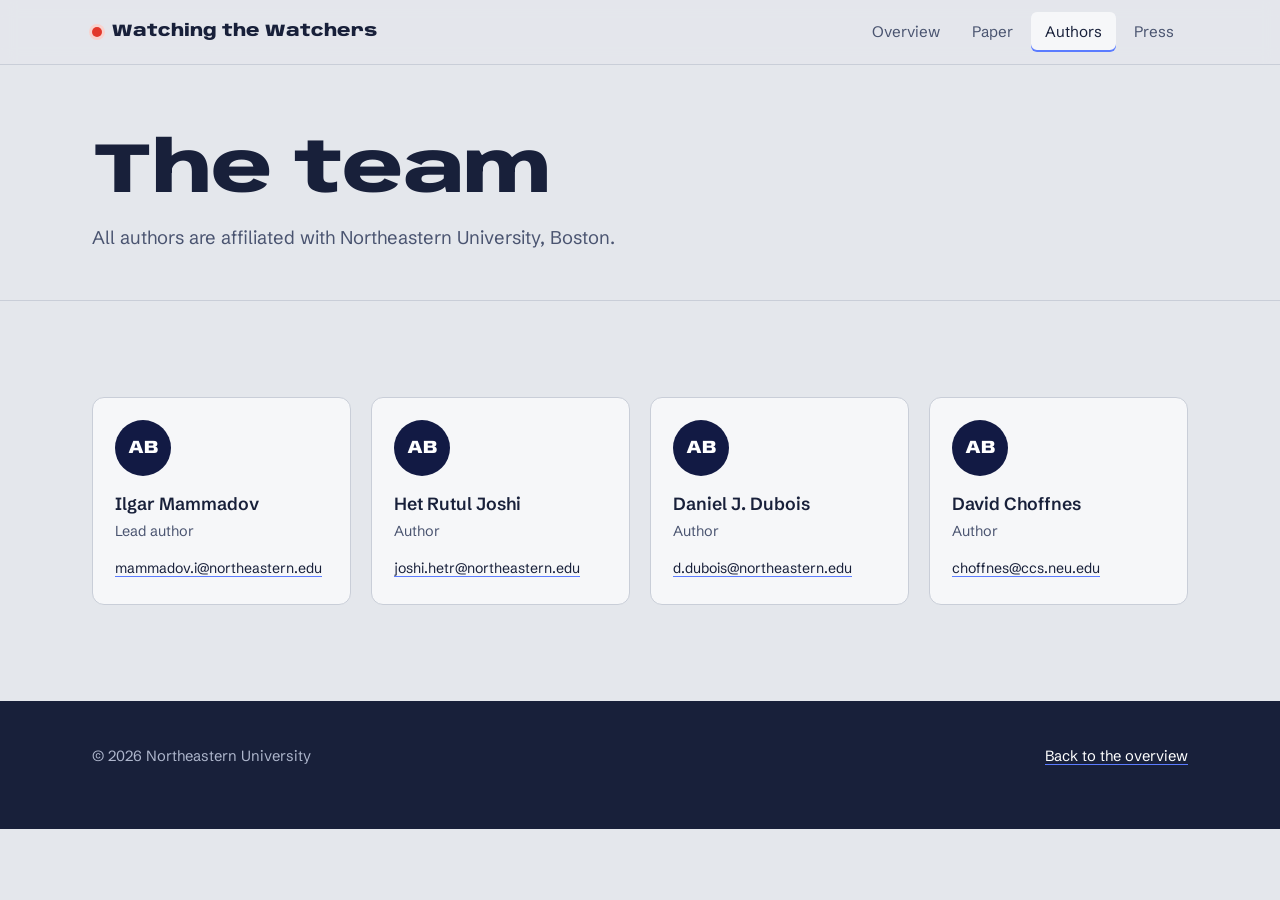
==== authors.html @ aa4defbd "Add authors" ====
<!DOCTYPE html>
<html lang="en">
<head>
<meta charset="UTF-8">
<meta name="viewport" content="width=device-width, initial-scale=1, viewport-fit=cover">
<title>Authors | Watching the Watchers</title>
<link rel="preconnect" href="https://fonts.googleapis.com">
<link rel="preconnect" href="https://fonts.gstatic.com" crossorigin>
<link href="https://fonts.googleapis.com/css2?family=Anybody:wdth,wght@50..150,400..900&family=Schibsted+Grotesk:wght@400;500;600;700&display=swap" rel="stylesheet">
<link rel="stylesheet" href="styles.css">
</head>
<body>

<nav class="top" aria-label="Main">
  <div class="wrap">
    <a class="brand" href="index.html"><span class="led" aria-hidden="true"></span>Watching the Watchers</a>
    <div class="links">
      <a href="index.html">Overview</a>
      <a href="paper.html">Paper</a>
      <a href="authors.html" class="active" aria-current="page">Authors</a>
      <a href="coverage.html">Press</a>
    </div>
  </div>
</nav>

<header class="page-head">
  <div class="wrap">
    <h1>The team</h1>
    <p>All authors are affiliated with Northeastern University, Boston.</p>
  </div>
</header>

<section>
  <div class="wrap">
    <!-- Copy a "person" block per author. Replace AB with their initials, or add a photo. -->
    <div class="people">

      <div class="person">
        <div class="avatar"><!-- optional: <img src="images/people/name.jpg" alt=""> -->AB</div>
        <div class="name"><a href="[personal website]" target="_blank" rel="noopener">Ilgar Mammadov</a></div>
        <div class="role">Lead author</div>
        <a class="email" href="mailto:[email]">mammadov.i@northeastern.edu</a>
      </div>

      <div class="person">
        <div class="avatar"><!-- optional: <img src="images/people/name.jpg" alt=""> -->AB</div>
        <div class="name"><a href="[personal website]" target="_blank" rel="noopener">Het Rutul Joshi</a></div>
        <div class="role">Author</div>
        <a class="email" href="mailto:[email]">joshi.hetr@northeastern.edu</a>
      </div>

      <div class="person">
        <div class="avatar"><!-- optional: <img src="images/people/name.jpg" alt=""> -->AB</div>
        <div class="name"><a href="[personal website]" target="_blank" rel="noopener">Daniel J. Dubois</a></div>
        <div class="role">Author</div>
        <a class="email" href="mailto:[email]">d.dubois@northeastern.edu</a>
      </div>

      <div class="person">
        <div class="avatar"><!-- optional: <img src="images/people/name.jpg" alt=""> -->AB</div>
        <div class="name"><a href="[personal website]" target="_blank" rel="noopener">David Choffnes</a></div>
        <div class="role">Author</div>
        <a class="email" href="mailto:[email]">choffnes@ccs.neu.edu</a>
      </div>
    </div>
  </div>
</section>

<footer>
  <div class="wrap">
    <p>© 2026 Northeastern University</p>
    <p><a href="index.html">Back to the overview</a></p>
  </div>
</footer>

</body>
</html>
---- styles.css ----
/* ==========================================================
   Watching the Watchers — site styles
   Palette: a living room at night. Matte TV-plastic walls,
   a deep indigo screen, its blue glow, and the red standby LED
   reserved for privacy problems.
   ========================================================== */
:root{
  --wall:      #E4E7EC;  /* page background */
  --paper:     #F6F7F9;  /* alternate sections, cards */
  --ink:       #18203A;  /* text, bezel */
  --ink-2:     #4A5470;  /* secondary text */
  --rule:      #C9CED8;  /* borders on light */
  --screen:    #121A44;  /* TV screen, dark panels */
  --screen-2:  #1C2560;
  --glow:      #5B7CFF;  /* screen light, links, opted-in traffic */
  --glow-soft: #C9D3FF;
  --led:       #E2382B;  /* standby LED: violations, opted-out traffic */
  --led-soft:  #F8D3CF;
  --display: 'Anybody', 'Arial Narrow', sans-serif;
  --body: 'Schibsted Grotesk', system-ui, sans-serif;
  color-scheme: light;
}
*{ box-sizing:border-box; }
html{ scroll-behavior:smooth; scroll-padding-top:80px; }
body{
  margin:0; background:var(--wall); color:var(--ink);
  font-family:var(--body); font-size:18px; line-height:1.6;
  -webkit-font-smoothing:antialiased;
  padding-bottom:env(safe-area-inset-bottom,0px);
}
a{ color:var(--ink); text-decoration-color:var(--glow); text-underline-offset:3px; }
a:hover{ color:var(--glow); }
a:focus-visible, button:focus-visible{ outline:3px solid var(--glow); outline-offset:3px; border-radius:4px; }
.wrap{ max-width:1160px; margin:0 auto; padding:0 32px; }
.measure{ max-width:66ch; }
h1,h2,h3{ font-family:var(--display); font-weight:800; line-height:1.02; margin:0; letter-spacing:-0.01em; }
h2{ font-size:clamp(2rem,4.2vw,3.1rem); font-stretch:118%; margin-bottom:20px; }
h3{ font-size:1.35rem; font-stretch:110%; font-weight:700; margin-bottom:8px; }
p{ margin:0 0 16px; }
.lede{ font-size:1.25rem; line-height:1.5; color:var(--ink-2); }

/* ---------- nav ---------- */
nav.top{
  position:sticky; top:0; z-index:50; background:rgba(228,231,236,0.92);
  backdrop-filter:blur(8px); border-bottom:1px solid var(--rule);
  padding-top:env(safe-area-inset-top,0px);
}
nav.top .wrap{ display:flex; align-items:center; justify-content:space-between; gap:20px; min-height:64px; flex-wrap:wrap; }
.brand{ display:flex; align-items:center; gap:10px; text-decoration:none; font-family:var(--display); font-weight:800; font-stretch:115%; font-size:1.05rem; }
.brand .led{ width:10px; height:10px; border-radius:50%; background:var(--led); box-shadow:0 0 0 3px var(--led-soft); }
.links{ display:flex; gap:4px; flex-wrap:wrap; }
.links a{ text-decoration:none; font-size:0.95rem; padding:8px 14px; border-radius:6px; color:var(--ink-2); }
.links a:hover{ color:var(--ink); background:var(--paper); }
.links a.active{ color:var(--ink); background:var(--paper); box-shadow:inset 0 -2px 0 var(--glow); }

/* ---------- hero ---------- */
.hero{ padding:72px 0 56px; }
.hero-grid{ display:grid; grid-template-columns:1.05fr 1fr; gap:56px; align-items:center; }
.hero h1{ font-size:clamp(3rem,7.4vw,6.2rem); font-stretch:125%; letter-spacing:-0.025em; margin-bottom:18px; }
.hero .subtitle{ font-size:1.3rem; line-height:1.4; font-weight:500; margin-bottom:24px; max-width:30ch; }
.hero .lede{ max-width:46ch; }
.hero-actions{ display:flex; gap:12px; flex-wrap:wrap; margin-top:28px; }
.btn{
  display:inline-block; font-family:var(--body); font-weight:600; font-size:0.98rem; text-decoration:none;
  padding:12px 20px; border-radius:8px; border:2px solid var(--ink); color:var(--ink); background:transparent; cursor:pointer;
}
.btn.solid{ background:var(--ink); color:var(--paper); }
.btn.solid:hover{ background:var(--screen-2); color:#fff; }
.btn:hover{ color:var(--glow); border-color:var(--glow); }
.btn.solid:hover{ border-color:var(--screen-2); }

/* The TV: the one memorable object on the page */
.tv{ position:relative; }
.tv-set{
  background:var(--ink); border-radius:14px; padding:12px 12px 22px; position:relative;
  box-shadow:0 30px 60px -20px rgba(91,124,255,0.45);
}
.tv-set::after{ /* standby LED */
  content:""; position:absolute; bottom:8px; right:22px; width:6px; height:6px; border-radius:50%; background:var(--led);
}
.tv-screen{
  position:relative; aspect-ratio:16/9; border-radius:6px; overflow:hidden;
  background:radial-gradient(120% 90% at 30% 20%, #2B3A9A 0%, var(--screen) 60%);
}
.tv-scene{ position:absolute; inset:0; display:flex; align-items:flex-end; padding:22px; transition:opacity .4s ease; }
.tv-scene .show{ font-family:var(--display); font-stretch:120%; font-weight:700; color:#fff; font-size:clamp(1.1rem,2.4vw,1.7rem); line-height:1.1; }
.tv-scene .genre{ display:block; font-family:var(--body); font-weight:500; font-size:0.85rem; color:var(--glow-soft); margin-top:4px; }
.tv-shape{ position:absolute; border-radius:50%; filter:blur(2px); opacity:0.9; transition:all 1.2s ease; }
.tv-flash{ position:absolute; inset:0; background:#fff; opacity:0; pointer-events:none; }
.tv-flash.on{ animation:flash .45s ease-out; }
@keyframes flash{ 0%{opacity:.55} 100%{opacity:0} }
.tv-stand{ width:34%; height:12px; margin:0 auto; background:var(--ink); border-radius:0 0 8px 8px; }

.capture-log{
  margin-top:22px; background:var(--paper); border:1px solid var(--rule); border-radius:10px; padding:14px 16px;
  font-size:0.88rem; min-height:150px;
}
.capture-log .log-head{ display:flex; justify-content:space-between; color:var(--ink-2); font-size:0.82rem; margin-bottom:8px; }
.capture-log ol{ list-style:none; margin:0; padding:0; }
.capture-log li{ display:grid; grid-template-columns:5.2em 1fr; gap:10px; padding:5px 0; border-top:1px solid var(--rule); font-variant-numeric:tabular-nums; }
.capture-log li:first-child{ border-top:none; }
.capture-log li .t{ color:var(--ink-2); }
.capture-log li b{ font-weight:600; }
.capture-log li.new{ animation:slidein .35s ease-out; }
@keyframes slidein{ from{ opacity:0; transform:translateY(-6px);} to{ opacity:1; transform:none;} }
.illustrative{ font-size:0.8rem; color:var(--ink-2); margin-top:8px; }

/* ---------- study at a glance ---------- */
.glance{ border-top:1px solid var(--rule); border-bottom:1px solid var(--rule); background:var(--paper); }
.glance .wrap{ display:grid; grid-template-columns:repeat(5,1fr); }
.glance div.cell{ padding:26px 20px 24px; border-left:1px solid var(--rule); }
.glance div.cell:first-child{ border-left:none; padding-left:0; }
.glance .num{ font-family:var(--display); font-weight:800; font-stretch:120%; font-size:2.4rem; line-height:1; font-variant-numeric:tabular-nums; }
.glance .lbl{ font-size:0.92rem; color:var(--ink-2); margin-top:6px; line-height:1.35; }

/* ---------- sections ---------- */
section{ padding:96px 0; }
section.alt{ background:var(--paper); }
.section-head{ display:grid; grid-template-columns:220px 1fr; gap:40px; margin-bottom:40px; }
.section-head .kicker{ font-size:0.95rem; color:var(--ink-2); padding-top:10px; border-top:3px solid var(--ink); }
.section-head .kicker.alert{ border-top-color:var(--led); }
.body-col{ margin-left:260px; }

/* pipeline: how ACR works (a real sequence, so it is numbered) */
.pipeline{ list-style:none; margin:0; padding:0; display:grid; grid-template-columns:repeat(4,1fr); counter-reset:step; position:relative; }
.pipeline li{ counter-increment:step; padding:0 24px 0 0; position:relative; }
.pipeline li::before{
  content:counter(step); display:flex; align-items:center; justify-content:center;
  width:44px; height:44px; border-radius:50%; background:var(--wall); border:2px solid var(--ink);
  font-family:var(--display); font-weight:800; font-size:1.1rem; margin-bottom:18px; position:relative; z-index:1;
}
.pipeline li:last-child::before{ background:var(--led); border-color:var(--led); color:#fff; }
.pipeline::before{ content:""; position:absolute; top:22px; left:22px; right:12%; height:2px; background:var(--rule); }
.pipeline p{ font-size:1rem; color:var(--ink-2); }

/* research questions */
.questions{ list-style:none; margin:0; padding:0; display:grid; grid-template-columns:repeat(3,1fr); gap:2px; background:var(--rule); border:2px solid var(--rule); border-radius:12px; overflow:hidden; }
.questions li{ background:var(--wall); padding:28px; font-size:1.2rem; line-height:1.4; font-weight:500; }
section.alt .questions li{ background:var(--paper); }
.questions li span{ display:block; font-size:0.9rem; color:var(--ink-2); font-weight:400; margin-top:10px; }

/* methods */
.method-grid{ display:grid; grid-template-columns:1fr 1fr; gap:48px; align-items:start; }
.figure{ margin:0; }
.figure img{ width:100%; display:block; border-radius:10px; border:1px solid var(--rule); }
.figure .photo-fallback{
  display:none; align-items:center; justify-content:center; text-align:center; aspect-ratio:4/3;
  border:2px dashed var(--rule); border-radius:10px; color:var(--ink-2); font-size:0.9rem; padding:20px; background:var(--wall);
}
.figure figcaption{ font-size:0.88rem; color:var(--ink-2); margin-top:10px; }
.states{ display:grid; grid-template-columns:1fr 1fr; gap:16px; margin:24px 0; }
.state{ border-radius:10px; padding:18px; border:2px solid var(--rule); background:var(--wall); }
.state h3{ font-size:1.1rem; display:flex; align-items:center; gap:8px; }
.state .dot{ width:10px; height:10px; border-radius:50%; }
.state p{ font-size:0.95rem; color:var(--ink-2); margin:0; }
.scenario-list{ columns:2; gap:28px; padding-left:1.2em; margin:0; font-size:1rem; }
.scenario-list li{ margin-bottom:6px; }

.table-wrap{ overflow-x:auto; margin-top:28px; border:1px solid var(--rule); border-radius:10px; background:var(--paper); }
table.devices{ width:100%; min-width:640px; border-collapse:collapse; font-size:0.98rem; }
table.devices th{ text-align:left; font-weight:600; font-size:0.88rem; color:var(--ink-2); padding:12px 16px; border-bottom:2px solid var(--rule); }
table.devices td{ padding:12px 16px; border-bottom:1px solid var(--rule); }
table.devices tr:last-child td{ border-bottom:none; }
table.devices td.os{ font-weight:600; }
.note{ font-size:0.9rem; color:var(--ink-2); margin-top:14px; }

/* method section additions */
.method-block{ margin-top:64px; }
.two-steps{ list-style:none; margin:0; padding:0; display:grid; grid-template-columns:1fr 1fr; gap:0; counter-reset:st; border:2px solid var(--ink); border-radius:12px; overflow:hidden; }
.two-steps li{ counter-increment:st; padding:24px 28px; position:relative; }
.two-steps li + li{ border-left:2px solid var(--ink); background:var(--paper); }
.two-steps li h3::before{ content:counter(st) ". "; color:var(--glow); }
.two-steps p{ margin:0; color:var(--ink-2); font-size:1rem; }
.routes{ display:grid; grid-template-columns:repeat(3,1fr); gap:16px; margin-top:20px; }
.route{ background:var(--paper); border:1px solid var(--rule); border-top:4px solid var(--glow); border-radius:10px; padding:20px; }
.route h4{ margin:0 0 6px; font-size:1.05rem; }
.route p{ margin:0; font-size:0.96rem; color:var(--ink-2); }
table.scenarios td{ vertical-align:top; }
table.scenarios tr.grp td{ border-top:2px solid var(--rule); }
table.scenarios tbody tr:first-child td{ border-top:none; }
table.scenarios td.os{ border-right:1px solid var(--rule); width:24%; }
table.scenarios td.muted{ color:var(--ink-2); }
table.signal td.c, table.signal th.c{ text-align:center; }
table.signal td.yes{ color:var(--screen); font-weight:600; background:rgba(91,124,255,0.12); }
table.signal td.no{ color:var(--ink-2); }
.rq-approach li{ font-size:1.08rem; }
@media (max-width:900px){
  .routes, .two-steps{ grid-template-columns:1fr; }
  .two-steps li + li{ border-left:none; border-top:2px solid var(--ink); }
}

table.oses td.share{ width:40%; }
table.oses .share-num{ display:inline-block; width:3.2em; font-weight:600; font-variant-numeric:tabular-nums; }
table.oses .share-cell{ display:flex; align-items:center; gap:8px; }
table.oses .share-track{ flex:1; max-width:260px; }
table.oses .share-bar{ display:block; height:10px; min-width:4px; background:var(--glow); border-radius:2px; }
table.oses tfoot td{ border-top:2px solid var(--rule); border-bottom:none; font-weight:600; }

/* ---------- finding: opt-out grid ---------- */
.finding-stat{ display:flex; gap:40px; flex-wrap:wrap; margin:8px 0 36px; }
.finding-stat div{ max-width:22ch; }
.finding-stat .big{ font-family:var(--display); font-weight:800; font-stretch:120%; font-size:3.2rem; line-height:1; }
.finding-stat .big.red{ color:var(--led); }
.finding-stat .small{ font-size:0.95rem; color:var(--ink-2); margin-top:6px; line-height:1.4; }

.grid-panel{ background:var(--screen); color:#E8ECFF; border-radius:14px; padding:28px; }
.grid-controls{ display:flex; justify-content:space-between; align-items:center; gap:16px; flex-wrap:wrap; margin-bottom:22px; }
.switch{ display:inline-flex; background:var(--screen-2); border-radius:10px; padding:4px; }
.switch button{
  font-family:var(--body); font-size:0.95rem; font-weight:600; border:none; background:transparent; color:var(--glow-soft);
  padding:9px 16px; border-radius:7px; cursor:pointer;
}
.switch button[aria-pressed="true"]{ background:#fff; color:var(--screen); }
.legend{ display:flex; gap:18px; font-size:0.88rem; color:var(--glow-soft); flex-wrap:wrap; }
.legend span{ display:inline-flex; align-items:center; gap:8px; }
.legend i{ width:14px; height:14px; border-radius:3px; display:inline-block; }
.og-scroll{ overflow-x:auto; }
table.optgrid{ border-collapse:separate; border-spacing:4px; min-width:820px; width:100%; table-layout:fixed; }
table.optgrid th{ font-weight:500; font-size:0.74rem; line-height:1.2; vertical-align:bottom; color:var(--glow-soft); padding:4px; text-align:center; }
table.optgrid th.row{ text-align:left; font-size:0.95rem; color:#fff; font-weight:600; white-space:nowrap; padding-right:12px; }
table.optgrid th.grp{ font-size:0.8rem; color:#fff; border-bottom:1px solid #34408A; padding-bottom:6px; }
table.optgrid td{ height:34px; border-radius:5px; background:#283272; cursor:pointer; transition:transform .12s ease; }
table.optgrid td.on-in{ background:var(--glow); }
table.optgrid td.on-out{ background:var(--led); }
table.optgrid td:hover{ transform:scale(1.08); }
table.optgrid td.sel{ outline:2px solid #fff; outline-offset:1px; }
table.optgrid td.rate{ background:transparent; cursor:default; text-align:right; font-variant-numeric:tabular-nums; font-size:0.9rem; color:var(--glow-soft); padding-left:10px; white-space:nowrap; }
table.optgrid td.rate:hover{ transform:none; }
.inspector{ margin-top:18px; padding:14px 16px; border-radius:8px; background:var(--screen-2); font-size:0.95rem; min-height:52px; }
.inspector b{ color:#fff; }
.sample-banner{
  display:none; background:#FFF3C4; color:#5A4500; border:1px solid #E7C95C; border-radius:8px;
  padding:10px 14px; font-size:0.9rem; margin-bottom:18px;
}
.sample-banner.show{ display:block; }

/* ---------- finding: exposure ---------- */
.exposure-grid{ display:grid; grid-template-columns:1fr 1fr; gap:24px; }
.exposure{ border-radius:12px; padding:28px; border:2px solid var(--rule); background:var(--wall); }
.exposure h3{ margin-bottom:12px; }
.exposure p{ font-size:1rem; color:var(--ink-2); }

.broker > div{ min-width:0; }
.broker{ margin-top:24px; background:var(--screen); color:#E8ECFF; border-radius:14px; padding:44px; display:grid; grid-template-columns:1.3fr 1fr; gap:44px; align-items:end; }
.broker .huge{ font-family:var(--display); font-weight:900; font-stretch:105%; font-size:clamp(2.6rem,5vw,5.8rem); line-height:0.9; letter-spacing:-0.03em; color:#fff; font-variant-numeric:tabular-nums; }
.broker .huge-lbl{ font-size:1.15rem; color:var(--glow-soft); margin-top:14px; max-width:30ch; }
.broker dl{ margin:0; display:grid; gap:18px; }
.broker dt{ font-family:var(--display); font-weight:800; font-stretch:120%; font-size:2rem; color:#fff; line-height:1; }
.broker dd{ margin:4px 0 0; font-size:0.95rem; color:var(--glow-soft); }
.broker .fixed{ grid-column:1 / -1; border-top:1px solid #34408A; padding-top:20px; font-size:1rem; color:var(--glow-soft); display:flex; gap:10px; align-items:baseline; }
.broker .fixed b{ color:#fff; white-space:nowrap; }

/* ---------- conclusion ---------- */
.takeaways{ list-style:none; margin:0; padding:0; }
.takeaways li{ padding:22px 0; border-top:1px solid var(--rule); font-size:1.2rem; line-height:1.45; max-width:62ch; }
.takeaways li:first-child{ border-top:none; padding-top:0; }
.closing{ margin-top:40px; font-family:var(--display); font-weight:700; font-stretch:115%; font-size:clamp(1.5rem,2.8vw,2.1rem); line-height:1.2; max-width:30ch; }
.caveat{ margin-top:36px; padding:18px 20px; border-left:3px solid var(--glow); background:var(--wall); font-size:0.98rem; color:var(--ink-2); max-width:70ch; }

/* ---------- inner pages ---------- */
.page-head{ padding:72px 0 48px; border-bottom:1px solid var(--rule); }
.page-head h1{ font-size:clamp(2.6rem,6vw,4.4rem); font-stretch:125%; letter-spacing:-0.02em; margin-bottom:14px; }
.page-head p{ max-width:60ch; color:var(--ink-2); font-size:1.15rem; margin:0; }
.cite-block{ background:var(--paper); border:1px solid var(--rule); border-radius:10px; padding:18px 20px; font-size:0.98rem; line-height:1.6; max-width:80ch; }
.paper-actions{ display:flex; gap:12px; flex-wrap:wrap; margin:22px 0 32px; }
.pdf-frame{ width:100%; height:82vh; border:1px solid var(--rule); border-radius:10px; background:var(--paper); }

.people{ display:grid; grid-template-columns:repeat(auto-fill,minmax(250px,1fr)); gap:20px; }
.person{ background:var(--paper); border:1px solid var(--rule); border-radius:12px; padding:22px; }
.person .avatar{ width:56px; height:56px; border-radius:50%; background:var(--screen); color:#fff; display:flex; align-items:center; justify-content:center; font-family:var(--display); font-weight:800; font-stretch:115%; margin-bottom:14px; overflow:hidden; }
.person .avatar img{ width:100%; height:100%; object-fit:cover; }
.person .name{ font-weight:600; font-size:1.1rem; }
.person .name a{ text-decoration:none; }
.person .name a:hover{ text-decoration:underline; }
.person .role{ font-size:0.9rem; color:var(--ink-2); margin:2px 0 10px; }
.person .email{ font-size:0.88rem; }

.press{ list-style:none; margin:0; padding:0; }
.press li{ border-top:1px solid var(--rule); }
.press li:last-child{ border-bottom:1px solid var(--rule); }
.press a{ display:grid; grid-template-columns:180px 1fr 120px; gap:24px; align-items:baseline; padding:22px 0; text-decoration:none; }
.press .outlet{ display:flex; align-items:center; gap:10px; font-weight:600; font-size:0.98rem; }
.press .outlet img{ width:20px; height:20px; border-radius:4px; }
.press .headline{ font-family:var(--display); font-weight:700; font-stretch:108%; font-size:1.3rem; line-height:1.25; }
.press a:hover .headline{ color:var(--glow); }
.press .date{ text-align:right; color:var(--ink-2); font-size:0.92rem; }

/* ---------- footer ---------- */
footer{ background:var(--ink); color:#AEB6CC; padding:44px 0; font-size:0.92rem; }
footer .wrap{ display:flex; justify-content:space-between; gap:20px; flex-wrap:wrap; }
footer a{ color:#fff; }

/* ---------- responsive ---------- */
@media (max-width:900px){
  .hero-grid, .method-grid, .exposure-grid, .broker{ grid-template-columns:1fr; }
  .section-head{ grid-template-columns:1fr; gap:14px; }
  .section-head .kicker{ max-width:220px; }
  .body-col{ margin-left:0; }
  .glance .wrap{ grid-template-columns:repeat(2,1fr); }
  .glance div.cell, .glance div.cell:first-child{ border-left:none; padding-left:0; border-top:1px solid var(--rule); }
  .pipeline{ grid-template-columns:1fr 1fr; row-gap:32px; }
  .pipeline::before{ display:none; }
  .questions{ grid-template-columns:1fr; }
  .press a{ grid-template-columns:1fr; gap:6px; }
  .press .date{ text-align:left; }
}
@media (max-width:560px){
  body{ font-size:17px; }
  .wrap{ padding:0 20px; }
  section{ padding:68px 0; }
  .states, .pipeline{ grid-template-columns:1fr; }
  .scenario-list{ columns:1; }
  .broker{ padding:28px; }
  .broker .fixed{ flex-direction:column; gap:4px; }
}
@media (prefers-reduced-motion:reduce){
  html{ scroll-behavior:auto; }
  *, *::before, *::after{ animation:none !important; transition:none !important; }
}

/* ================= results update ================= */
.takeaways.compact li{ font-size:1.05rem; padding:16px 0; }
.takeaways.compact{ margin-bottom:40px; }
.grid-title{ color:#fff; font-size:1.1rem; margin:0; }
table.optgrid th span{ display:block; font-weight:400; font-size:0.78rem; color:var(--glow-soft); }
table.optgrid thead th.end{ text-align:left; padding-left:10px; }
table.optgrid td{ font-size:0.72rem; font-weight:600; color:#fff; text-align:center; font-variant-numeric:tabular-nums; }
table.optgrid td.on-out{ background:rgba(226,56,43,var(--a,1)); }
table.optgrid td.on-in{ background:rgba(91,124,255,var(--a,1)); }
table.optgrid td.na{ background-image:repeating-linear-gradient(135deg, transparent 0 6px, rgba(255,255,255,0.28) 6px 8px); }
table.optgrid td.unk{ background:transparent; border:1px dashed #5A67B8; color:var(--glow-soft); }
table.optgrid td.rate{ text-align:left; font-weight:500; font-size:0.85rem; white-space:normal; line-height:1.25; }
table.optgrid td.verdict{ color:#9FE0C0; }
table.optgrid td.verdict.bad{ color:#FFB4AC; }
.legend .na-swatch{ background-color:#B5302A; background-image:repeating-linear-gradient(135deg, transparent 0 3px, rgba(255,255,255,0.4) 3px 5px); }
.legend .ramp{ width:90px; height:12px; border-radius:3px; }
.legend .ramp.blue{ background:linear-gradient(90deg, rgba(91,124,255,0.25), var(--glow)); }
.legend .ramp.red{ background:linear-gradient(90deg, rgba(226,56,43,0.25), var(--led)); }
.figure.fig6{ max-width:560px; }
.figure.fig6 img{ background:#fff; }
.method-block.first{ margin-top:0; }
.tag{ display:inline-block; font-size:0.85rem; font-weight:600; padding:3px 10px; border-radius:20px; background:var(--wall); border:1px solid var(--rule); color:var(--ink-2); }
.tag.video{ background:#E6EBFF; border-color:var(--glow-soft); color:var(--screen); }
.tag.audio{ background:#FFF0D6; border-color:#F0C98A; color:#6B4300; }
.packet, .dns{ margin:0; background:var(--screen); color:#E8ECFF; border-radius:12px; padding:22px; }
.packet-head{ font-size:0.88rem; color:var(--glow-soft); margin-bottom:12px; }
.packet dl{ margin:0; }
.packet dl div{ display:flex; justify-content:space-between; gap:16px; padding:8px 0; border-top:1px solid #2C3778; font-size:0.95rem; }
.packet dl div:first-child{ border-top:none; }
.packet dt{ color:var(--glow-soft); }
.packet dd{ margin:0; color:#fff; font-weight:600; text-align:right; }
.packet .reply{ border-top:2px solid var(--led) !important; }
.packet .reply dd{ color:#FFB4AC; }
.packet figcaption, .dns figcaption{ font-size:0.8rem; color:#97A2D6; margin-top:12px; }
.dns code{ display:block; font-family:ui-monospace, 'SF Mono', Menlo, Consolas, monospace; font-size:clamp(0.9rem,2vw,1.15rem); color:#fff; background:#0B1033; border-radius:8px; padding:16px; overflow-x:auto; white-space:nowrap; }
.dns .slug{ background:rgba(226,56,43,0.35); border-bottom:2px solid var(--led); }
.dns .plat{ background:rgba(91,124,255,0.3); border-bottom:2px solid var(--glow); }
.dns-key{ margin:14px 0 0; display:grid; gap:6px; font-size:0.9rem; }
.dns-key div{ display:flex; gap:10px; }
.dns-key dt{ font-weight:600; display:flex; align-items:center; gap:8px; min-width:9em; }
.dns-key dd{ margin:0; color:var(--glow-soft); }
.dns-key i{ width:12px; height:12px; border-radius:2px; display:inline-block; }
.k-slug{ background:var(--led); } .k-plat{ background:var(--glow); }
.broker{ margin-top:64px; }

.fig-row{ grid-template-columns:1fr; gap:32px; margin-top:20px; }
.fig-row .table-wrap{ margin-top:0; }
@media (max-width:900px){ .fig-row{ grid-template-columns:1fr; } }
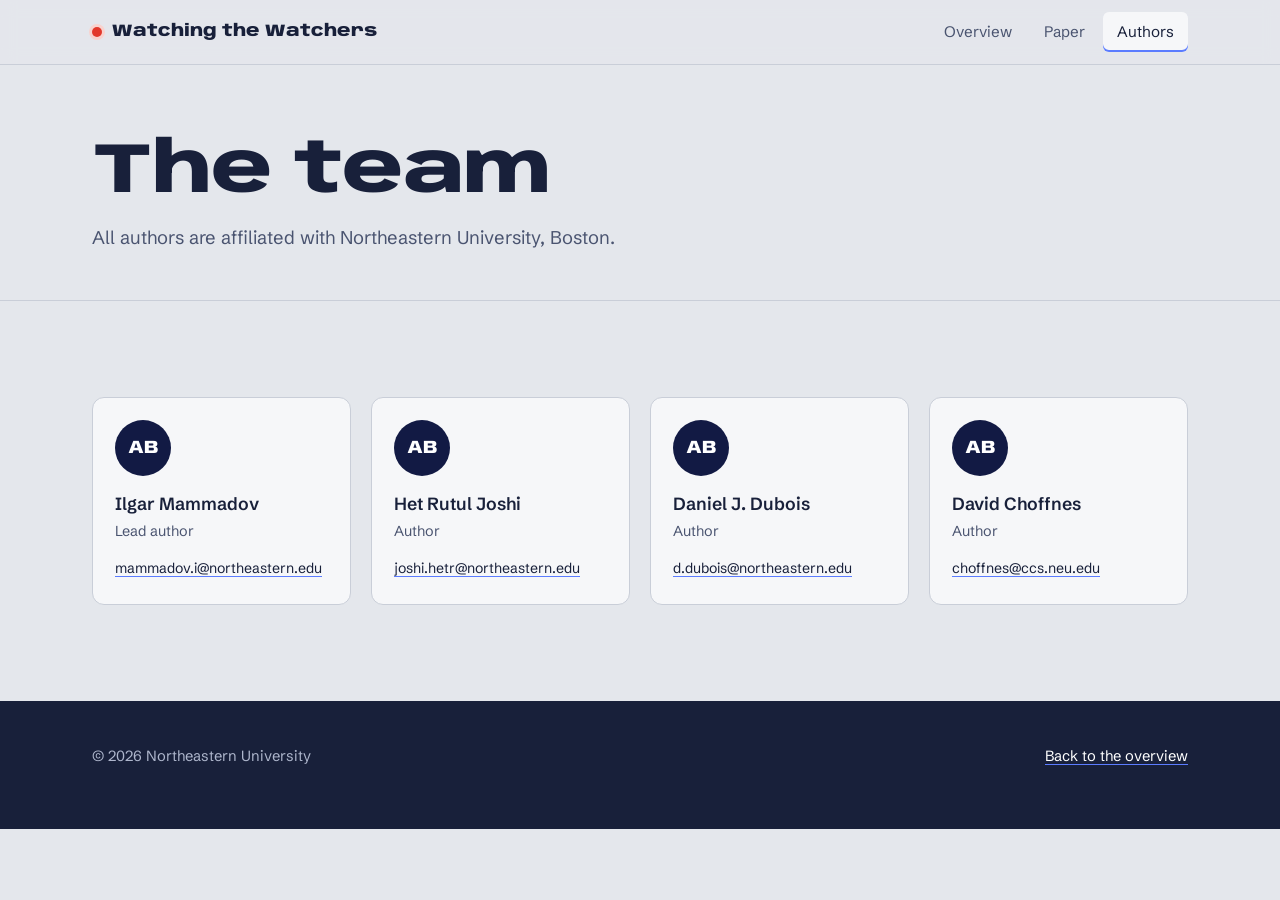
==== commit 820bb18f: "Style fixes" ====
--- a/authors.html
+++ b/authors.html
@@ -18,7 +18,7 @@
       <a href="index.html">Overview</a>
       <a href="paper.html">Paper</a>
       <a href="authors.html" class="active" aria-current="page">Authors</a>
-      <a href="coverage.html">Press</a>
+      
     </div>
   </div>
 </nav>
@@ -37,28 +37,28 @@
 
       <div class="person">
         <div class="avatar"><!-- optional: <img src="images/people/name.jpg" alt=""> -->AB</div>
-        <div class="name"><a href="[personal website]" target="_blank" rel="noopener">Ilgar Mammadov</a></div>
+        <div class="name"><a href="https://www.linkedin.com/in/ilgarmammadov/" target="_blank" rel="noopener">Ilgar Mammadov</a></div>
         <div class="role">Lead author</div>
         <a class="email" href="mailto:[email]">mammadov.i@northeastern.edu</a>
       </div>
 
       <div class="person">
         <div class="avatar"><!-- optional: <img src="images/people/name.jpg" alt=""> -->AB</div>
-        <div class="name"><a href="[personal website]" target="_blank" rel="noopener">Het Rutul Joshi</a></div>
+        <div class="name"><a href="https://www.linkedin.com/in/hetjoshi/" target="_blank" rel="noopener">Het Rutul Joshi</a></div>
         <div class="role">Author</div>
         <a class="email" href="mailto:[email]">joshi.hetr@northeastern.edu</a>
       </div>
 
       <div class="person">
         <div class="avatar"><!-- optional: <img src="images/people/name.jpg" alt=""> -->AB</div>
-        <div class="name"><a href="[personal website]" target="_blank" rel="noopener">Daniel J. Dubois</a></div>
+        <div class="name"><a href="https://www.khoury.northeastern.edu/people/daniel-j-dubois/" target="_blank" rel="noopener">Daniel J. Dubois</a></div>
         <div class="role">Author</div>
         <a class="email" href="mailto:[email]">d.dubois@northeastern.edu</a>
       </div>
 
       <div class="person">
         <div class="avatar"><!-- optional: <img src="images/people/name.jpg" alt=""> -->AB</div>
-        <div class="name"><a href="[personal website]" target="_blank" rel="noopener">David Choffnes</a></div>
+        <div class="name"><a href="https://david.choffnes.com/" target="_blank" rel="noopener">David Choffnes</a></div>
         <div class="role">Author</div>
         <a class="email" href="mailto:[email]">choffnes@ccs.neu.edu</a>
       </div>
--- a/styles.css
+++ b/styles.css
@@ -242,7 +242,7 @@
 
 .broker > div{ min-width:0; }
 .broker{ margin-top:24px; background:var(--screen); color:#E8ECFF; border-radius:14px; padding:44px; display:grid; grid-template-columns:1.3fr 1fr; gap:44px; align-items:end; }
-.broker .huge{ font-family:var(--display); font-weight:900; font-stretch:105%; font-size:clamp(2.6rem,5vw,5.8rem); line-height:0.9; letter-spacing:-0.03em; color:#fff; font-variant-numeric:tabular-nums; }
+.broker .huge{ font-family:var(--display); font-weight:900; font-stretch:105%; font-size:clamp(2.4rem,4vw,5.6rem); line-height:0.9; letter-spacing:-0.03em; color:#fff; font-variant-numeric:tabular-nums; }
 .broker .huge-lbl{ font-size:1.15rem; color:var(--glow-soft); margin-top:14px; max-width:30ch; }
 .broker dl{ margin:0; display:grid; gap:18px; }
 .broker dt{ font-family:var(--display); font-weight:800; font-stretch:120%; font-size:2rem; color:#fff; line-height:1; }
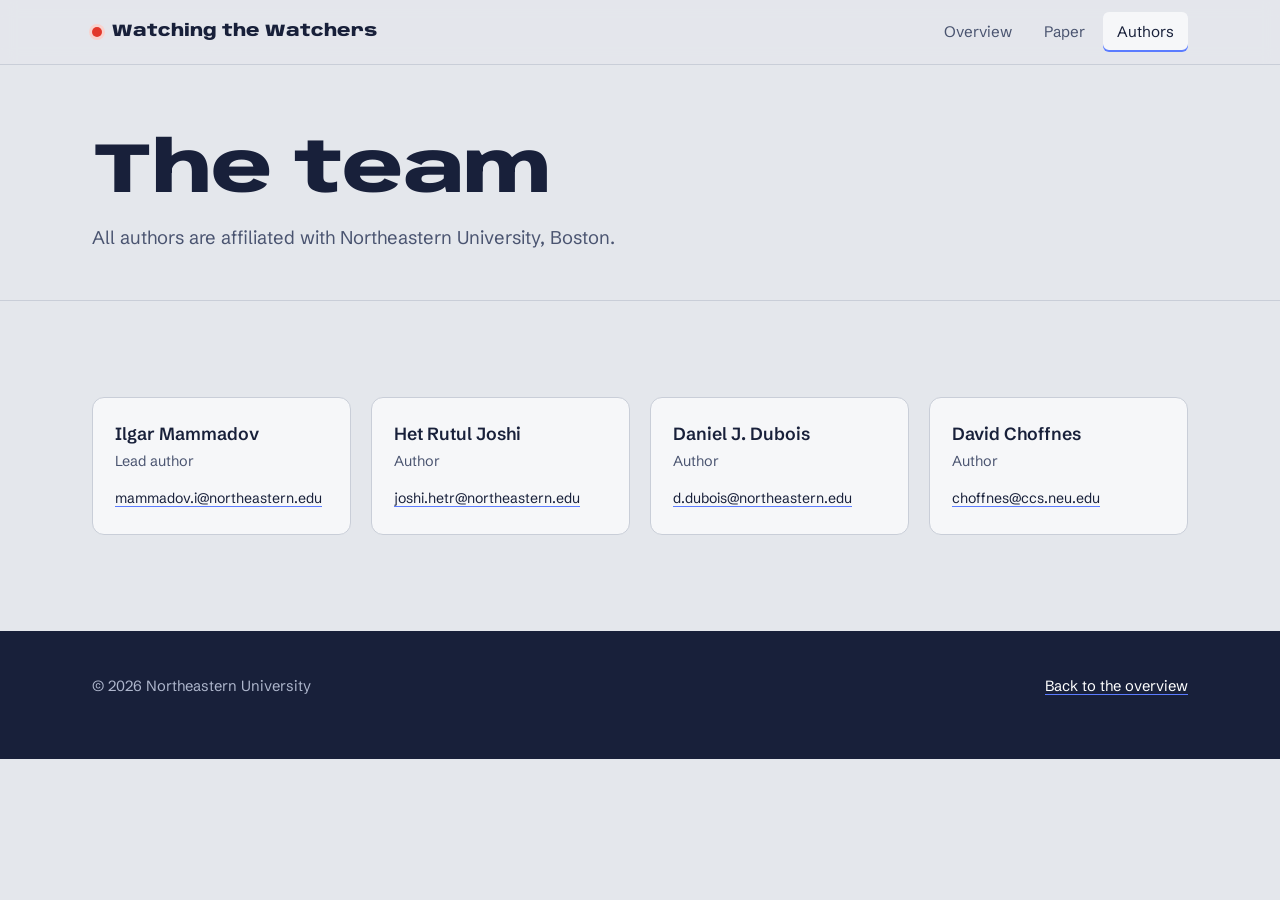
==== commit 85977c8f: "Add closing" ====
--- a/authors.html
+++ b/authors.html
@@ -36,28 +36,24 @@
     <div class="people">
 
       <div class="person">
-        <div class="avatar"><!-- optional: <img src="images/people/name.jpg" alt=""> -->AB</div>
         <div class="name"><a href="https://www.linkedin.com/in/ilgarmammadov/" target="_blank" rel="noopener">Ilgar Mammadov</a></div>
         <div class="role">Lead author</div>
         <a class="email" href="mailto:[email]">mammadov.i@northeastern.edu</a>
       </div>
 
       <div class="person">
-        <div class="avatar"><!-- optional: <img src="images/people/name.jpg" alt=""> -->AB</div>
         <div class="name"><a href="https://www.linkedin.com/in/hetjoshi/" target="_blank" rel="noopener">Het Rutul Joshi</a></div>
         <div class="role">Author</div>
         <a class="email" href="mailto:[email]">joshi.hetr@northeastern.edu</a>
       </div>
 
       <div class="person">
-        <div class="avatar"><!-- optional: <img src="images/people/name.jpg" alt=""> -->AB</div>
         <div class="name"><a href="https://www.khoury.northeastern.edu/people/daniel-j-dubois/" target="_blank" rel="noopener">Daniel J. Dubois</a></div>
         <div class="role">Author</div>
         <a class="email" href="mailto:[email]">d.dubois@northeastern.edu</a>
       </div>
 
       <div class="person">
-        <div class="avatar"><!-- optional: <img src="images/people/name.jpg" alt=""> -->AB</div>
         <div class="name"><a href="https://david.choffnes.com/" target="_blank" rel="noopener">David Choffnes</a></div>
         <div class="role">Author</div>
         <a class="email" href="mailto:[email]">choffnes@ccs.neu.edu</a>
--- a/styles.css
+++ b/styles.css
@@ -242,7 +242,7 @@
 
 .broker > div{ min-width:0; }
 .broker{ margin-top:24px; background:var(--screen); color:#E8ECFF; border-radius:14px; padding:44px; display:grid; grid-template-columns:1.3fr 1fr; gap:44px; align-items:end; }
-.broker .huge{ font-family:var(--display); font-weight:900; font-stretch:105%; font-size:clamp(2.4rem,4vw,5.6rem); line-height:0.9; letter-spacing:-0.03em; color:#fff; font-variant-numeric:tabular-nums; }
+.broker .huge{ font-family:var(--display); font-weight:900; font-stretch:100%; font-size:clamp(2.4rem,4vw,5.6rem); line-height:0.9; letter-spacing:-0.03em; color:#fff; font-variant-numeric:tabular-nums; }
 .broker .huge-lbl{ font-size:1.15rem; color:var(--glow-soft); margin-top:14px; max-width:30ch; }
 .broker dl{ margin:0; display:grid; gap:18px; }
 .broker dt{ font-family:var(--display); font-weight:800; font-stretch:120%; font-size:2rem; color:#fff; line-height:1; }
@@ -365,4 +365,14 @@
 
 .fig-row{ grid-template-columns:1fr; gap:32px; margin-top:20px; }
 .fig-row .table-wrap{ margin-top:0; }
-@media (max-width:900px){ .fig-row{ grid-template-columns:1fr; } }+@media (max-width:900px){ .fig-row{ grid-template-columns:1fr; } }
+
+/* mitigations */
+.mitigations{ display:grid; grid-template-columns:repeat(3,1fr); gap:20px; margin-top:48px; }
+.mit{ background:var(--paper); border:1px solid var(--rule); border-top:4px solid var(--ink); border-radius:12px; padding:24px; }
+.mit:first-child{ border-top-color:var(--glow); }
+.mit h3{ margin-bottom:14px; }
+.mit ul{ margin:0; padding-left:1.1em; }
+.mit li{ font-size:0.98rem; line-height:1.5; margin-bottom:10px; }
+.mit-note{ margin:14px 0 0; padding-top:12px; border-top:1px solid var(--rule); font-size:0.9rem; color:var(--ink-2); }
+@media (max-width:900px){ .mitigations{ grid-template-columns:1fr; } }
